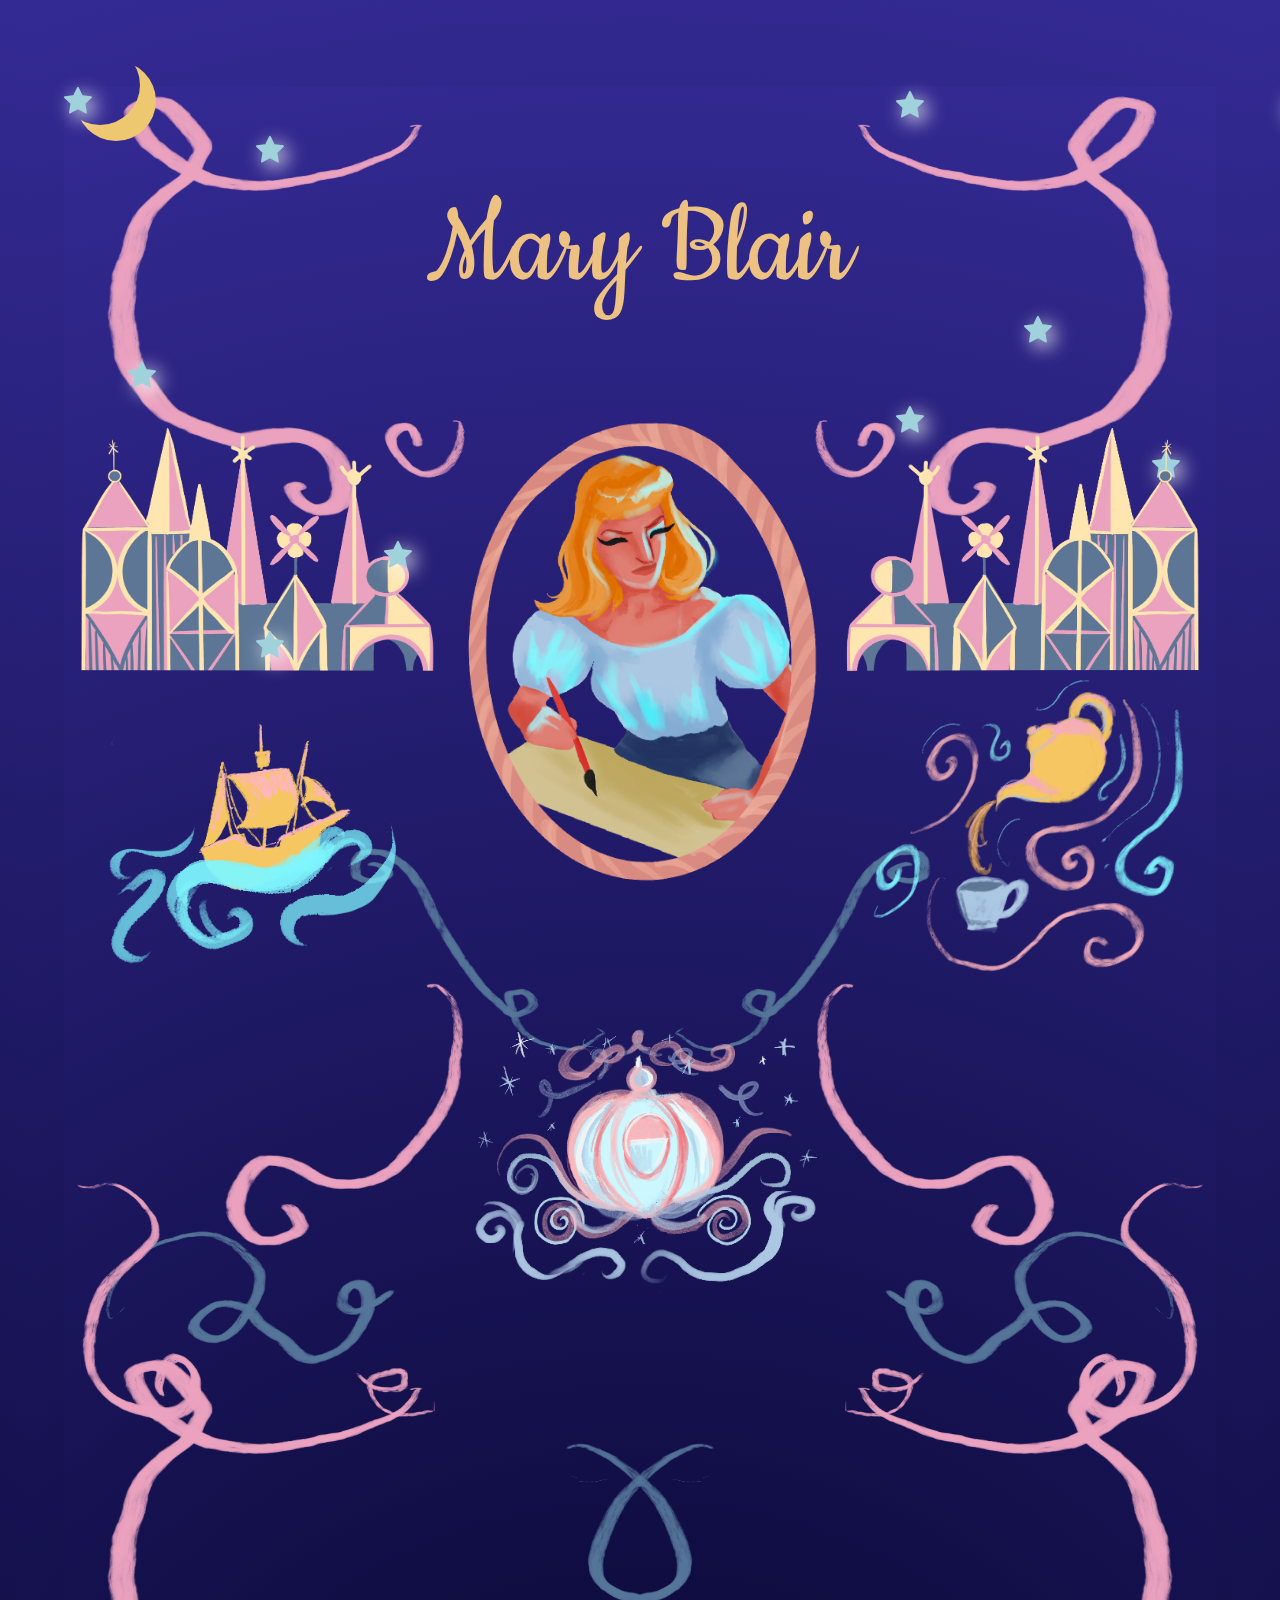
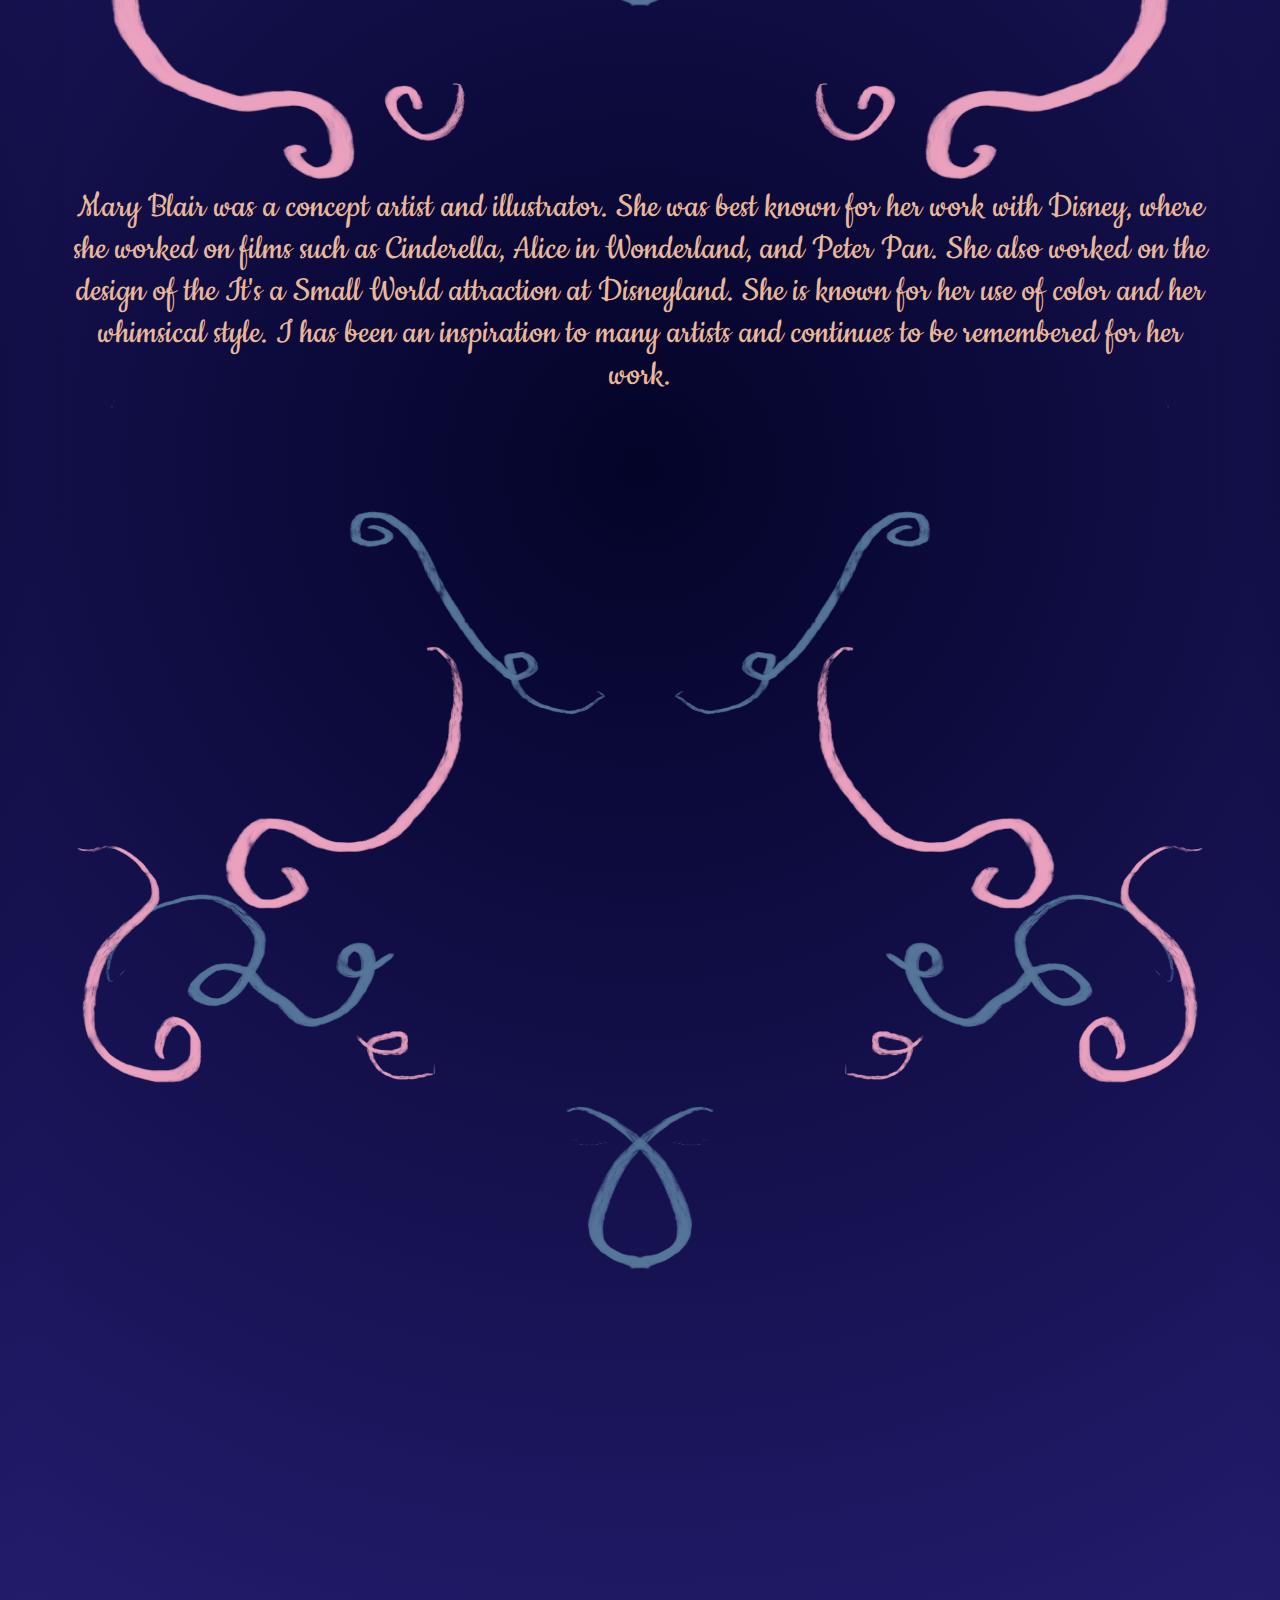
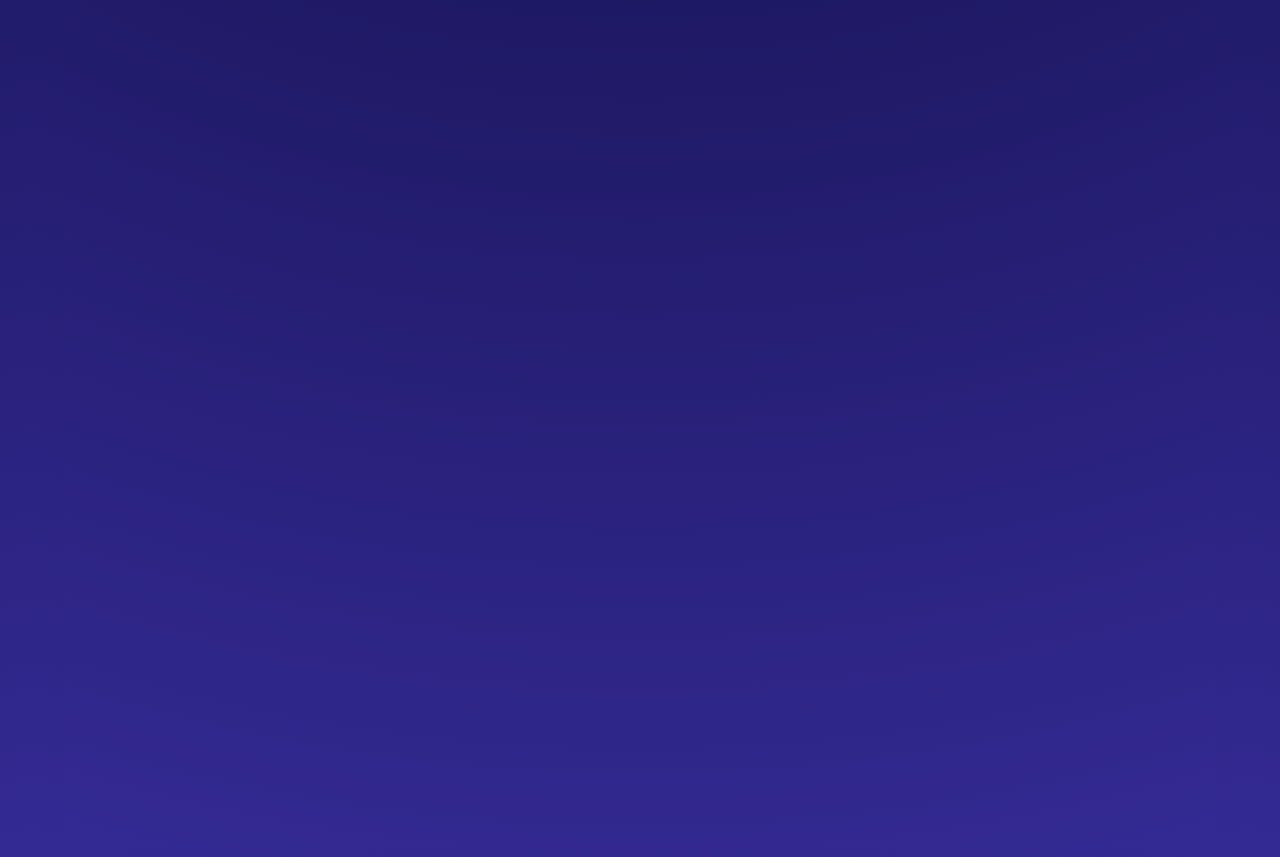
==== html/index.html @ 37b4cecb "Refactor code for improved performance and readability" ====
<!DOCTYPE html>
<html>

<head> 
    <title></title>
    <meta charset="utf-8">
    <link rel="stylesheet" type="text/css" href="../CSS/stylesheet.css">
    <link rel="preconnect" href="https://fonts.googleapis.com">
<link rel="preconnect" href="https://fonts.gstatic.com" crossorigin>
<link rel="stylesheet" href="https://cdnjs.cloudflare.com/ajax/libs/font-awesome/4.7.0/css/font-awesome.min.css">
<link href="https://fonts.googleapis.com/css2?family=Cookie&display=swap" rel="stylesheet">
</head>

    <body>
       
        <div class="wrapper">
            <span class="moon"></span>
            <span><i class="fa fa-star"></i></span>
            <span><i class="fa fa-star"></i></span>
            <span><i class="fa fa-star"></i></span>
            <span><i class="fa fa-star"></i></span>
            <span><i class="fa fa-star"></i></span>
            <span><i class="fa fa-star"></i></span>
            <span><i class="fa fa-star"></i></span>
            <span><i class="fa fa-star"></i></span>
            <span><i class="fa fa-star"></i></span>
            <span><i class="fa fa-star"></i></span>
        </div>
        <div class="container">
        <header>
            <h1>M<span>ary</span> Bl<span>air<span></h1>
        </header>
        
        <!-- <div class ="background">
            <img src="../images/Background .png" alt="background sparkles">
            </div> -->
            
            <div class ="grid-container">
                <img class="mary" src="../images/mary.png" alt="Mary Blair">
          
     
                <img class="pirate" src="../images/pirate.png" alt="Pirate">

                <img class="tea" src="../images/tea.png" alt="tea party">
                <img class="carriage" src="../images/carriage .png" alt="carriage">
                <img class="smlwrld_L" src="../images/small world.png" alt="bottom left">
                <img class="smlwrld_R" src="../images/small world.png" alt="bottom right">
             
        </div>
        <div class="content">
            
            <p> Mary Blair was a concept artist and illustrator. She was best known for her work with Disney, where she worked on films such as Cinderella, Alice in Wonderland, and Peter Pan. She also worked on the design of the It's a Small World attraction at Disneyland. She is known for her use of color and her whimsical style. I has been an inspiration to many artists and continues to be remembered for her work. </p>
        </div>
        </div>  
    </body>
</html>
---- CSS/stylesheet.css ----
@import 'normalize.css';
@import 'layout.css';
@import 'type.css';
@import 'variables.css';
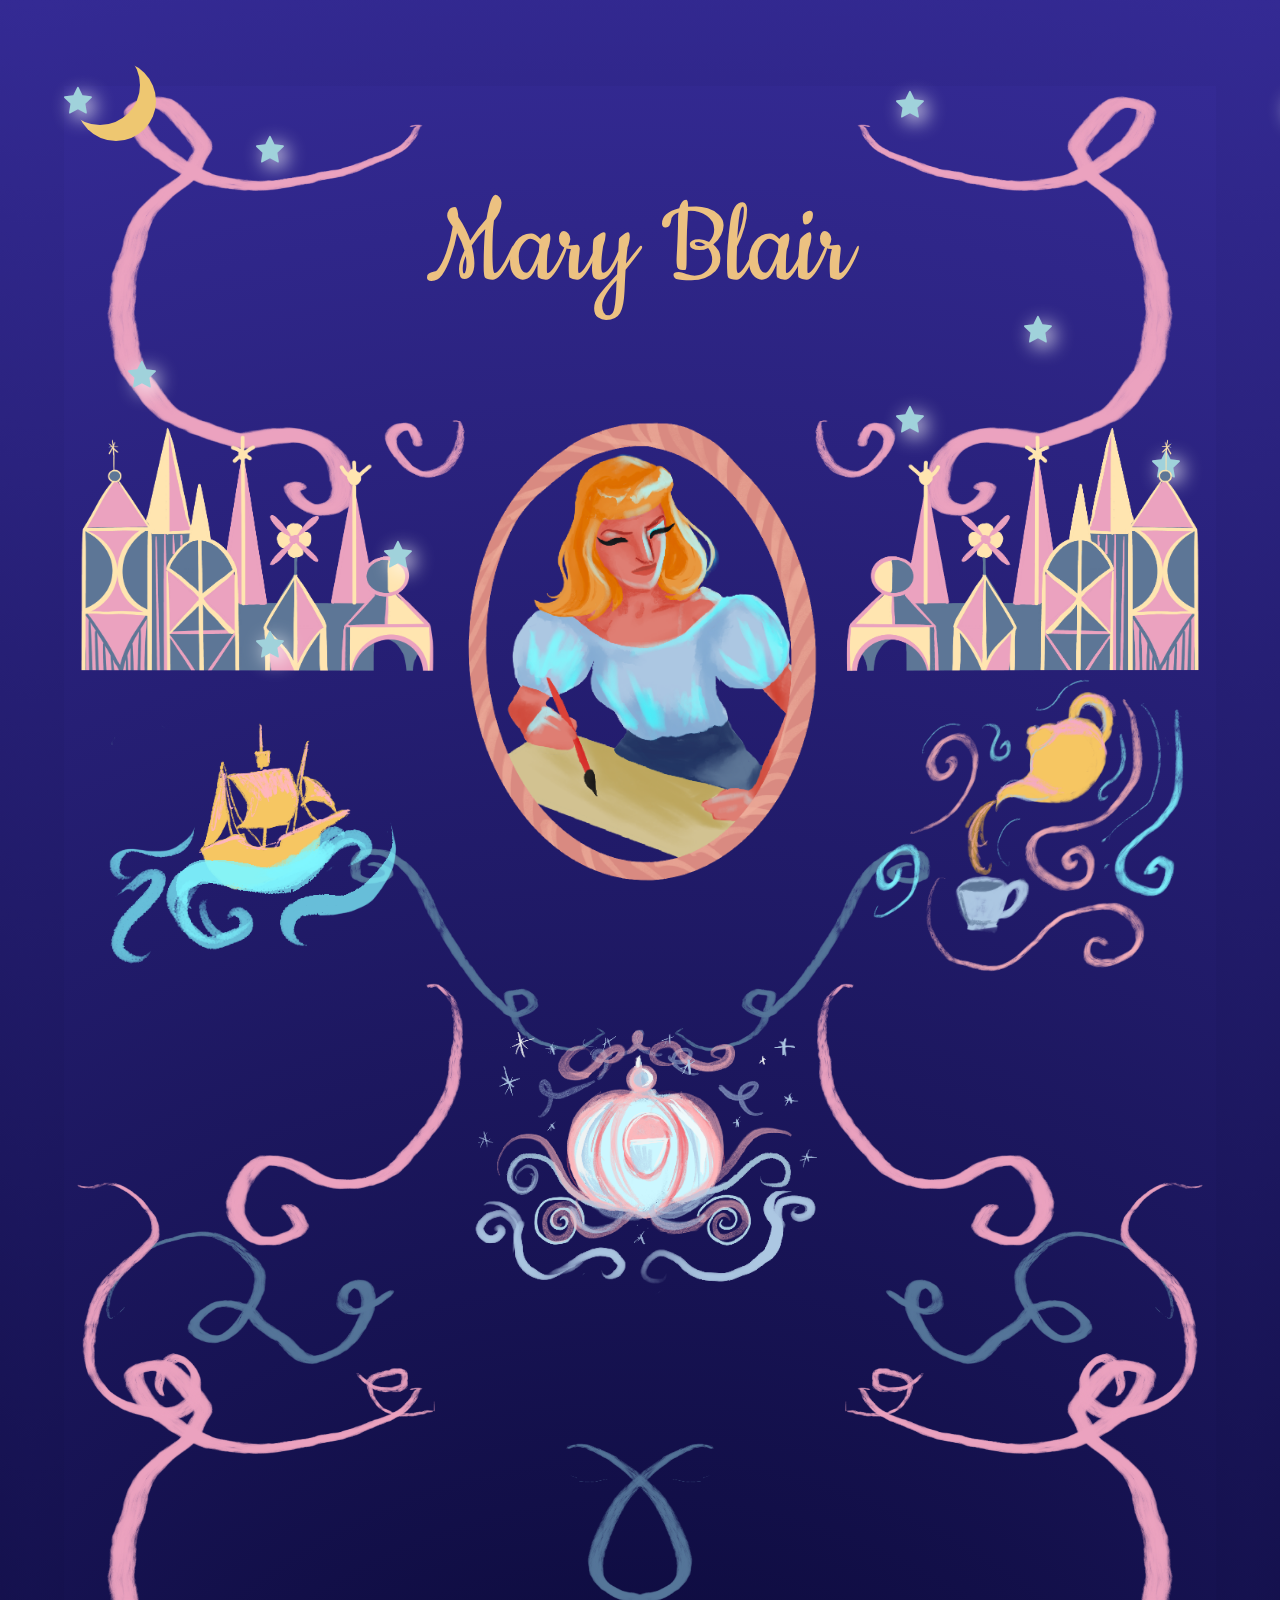
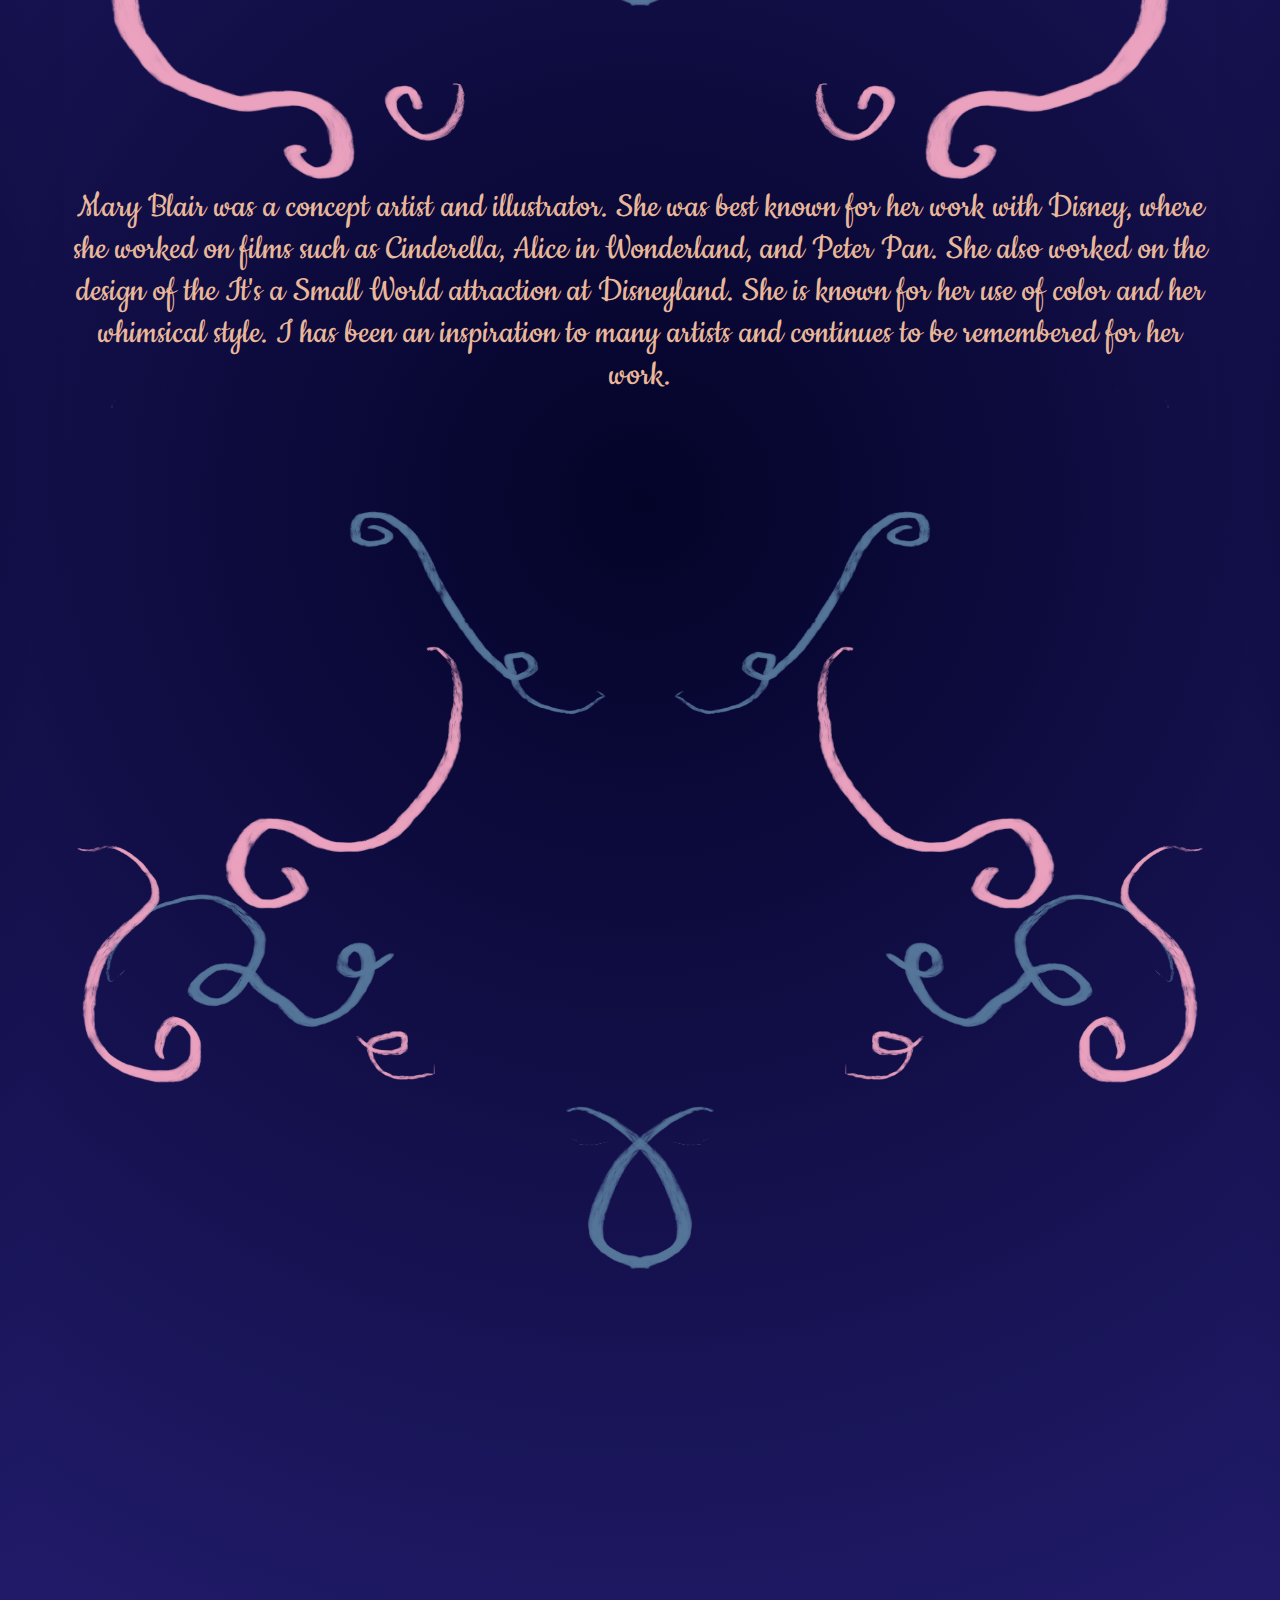
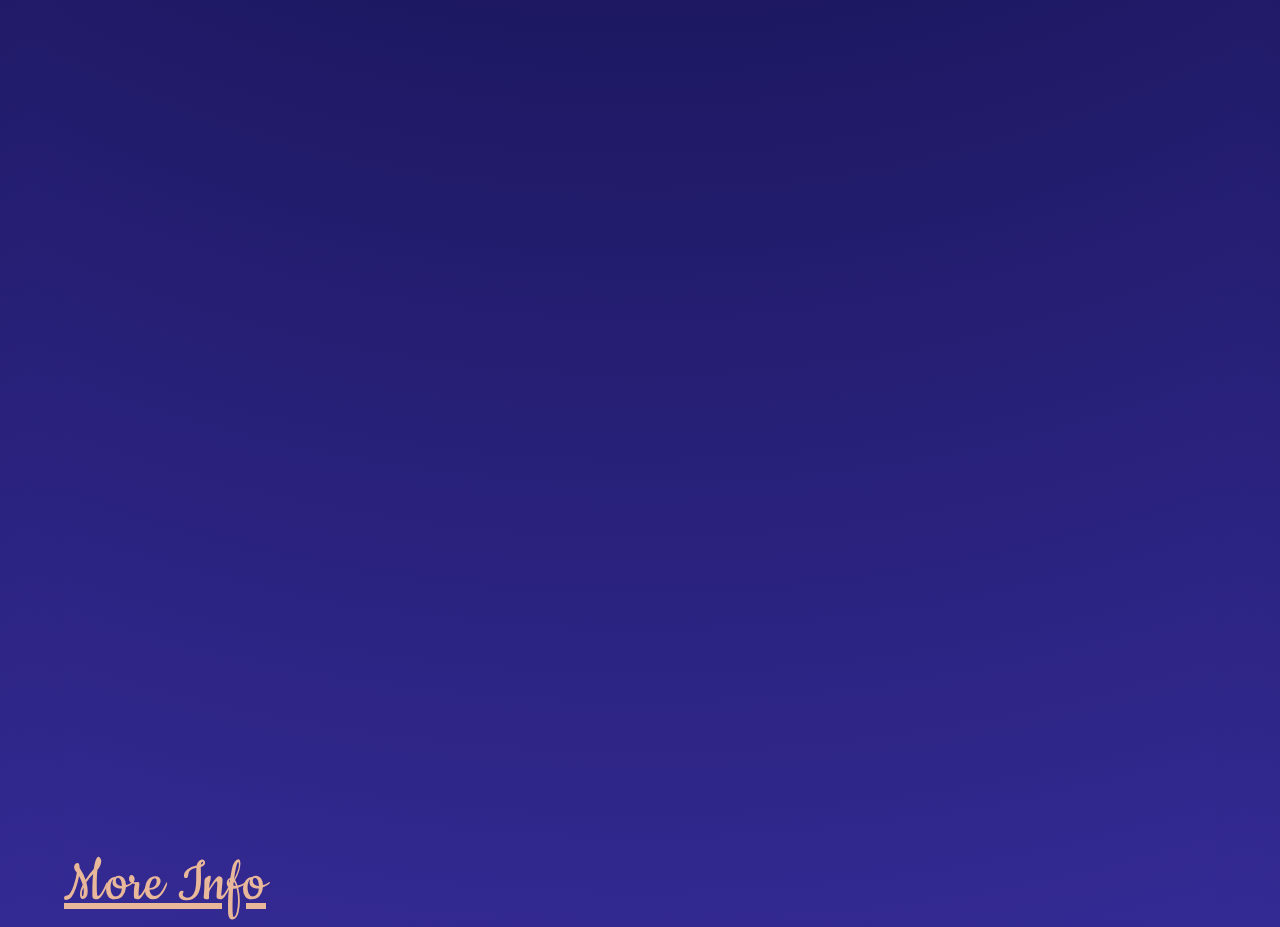
==== commit 1f86dc08: "2nd" ====
--- a/html/index.html
+++ b/html/index.html
@@ -51,6 +51,7 @@
             
             <p> Mary Blair was a concept artist and illustrator. She was best known for her work with Disney, where she worked on films such as Cinderella, Alice in Wonderland, and Peter Pan. She also worked on the design of the It's a Small World attraction at Disneyland. She is known for her use of color and her whimsical style. I has been an inspiration to many artists and continues to be remembered for her work. </p>
         </div>
+            <a href="reflection.html">More Info</a>
         </div>  
     </body>
 </html>